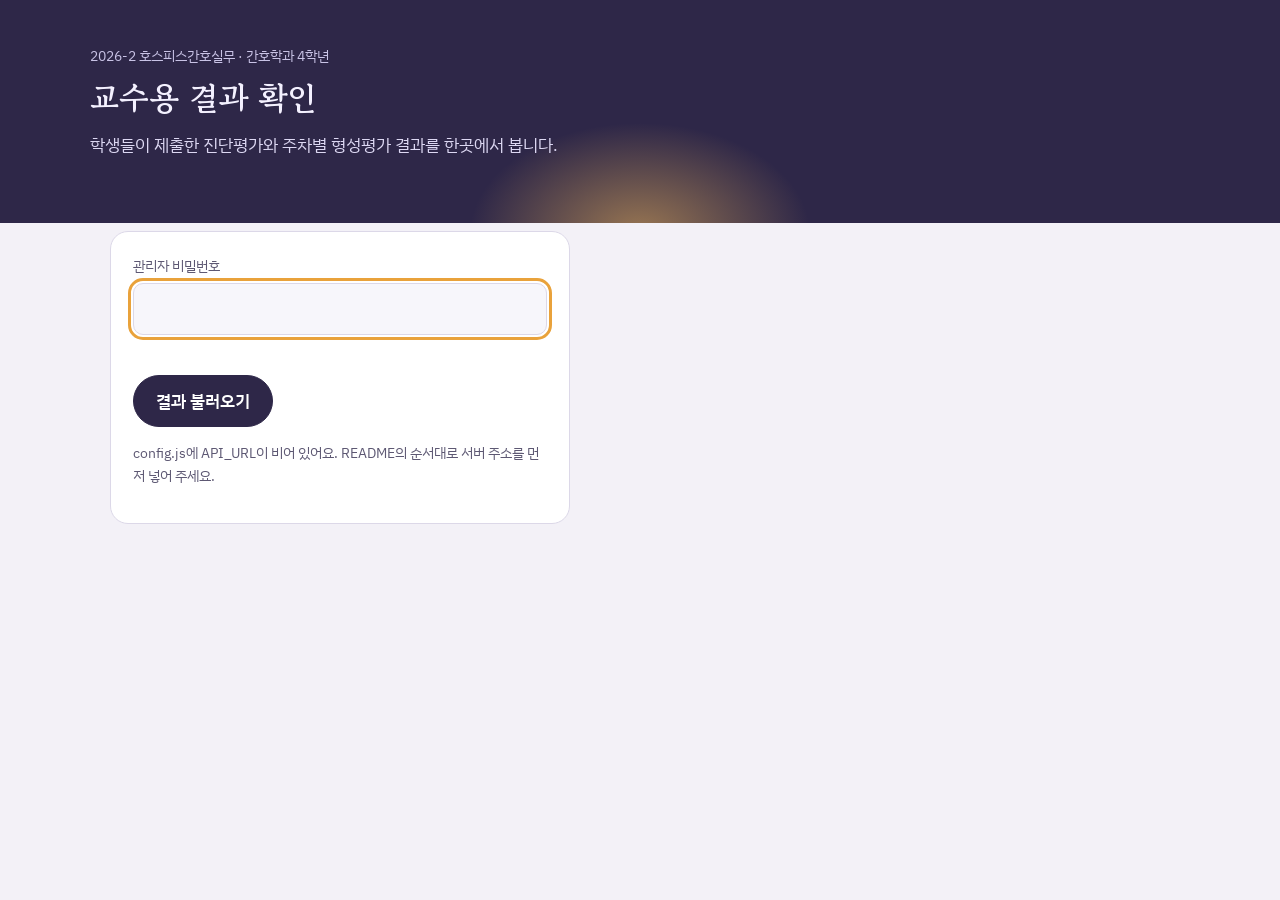
==== admin.html @ 6a72053b "Add files via upload" ====
<!doctype html>
<html lang="ko">
<head>
<meta charset="utf-8">
<meta name="viewport" content="width=device-width, initial-scale=1, viewport-fit=cover">
<meta name="robots" content="noindex">
<title>교수용 결과 확인 · 호스피스간호실무</title>
<link href="https://fonts.googleapis.com/css2?family=Gowun+Batang:wght@400;700&family=IBM+Plex+Sans+KR:wght@400;500;600&display=swap" rel="stylesheet">
<link rel="stylesheet" href="style.css">
<style>
.wide{max-width:1100px}
.tabs{display:flex;gap:8px;flex-wrap:wrap;margin:18px 0}
.tab{border:1px solid var(--line);background:var(--surface);border-radius:999px;padding:8px 16px;font-weight:600}
.tab[aria-selected="true"]{background:var(--dusk);color:#fff;border-color:var(--dusk)}
.grid{display:grid;grid-template-columns:repeat(auto-fill,minmax(200px,1fr));gap:12px}
.stat{background:var(--surface);border:1px solid var(--line);border-radius:14px;padding:16px;text-align:left;width:100%}
.stat b{display:block;font-family:"Gowun Batang",serif;font-size:17px}
.stat .big{font-size:30px;font-family:"Gowun Batang",serif;line-height:1.2;margin:6px 0 2px}
.stat span{font-size:14px;color:var(--muted)}
.bar{height:10px;border-radius:5px;background:var(--line);overflow:hidden;min-width:120px}
.bar i{display:block;height:100%;background:var(--lamp)}
.bar i.low{background:var(--no)}
.tools{display:flex;gap:10px;flex-wrap:wrap;align-items:center;margin:12px 0}
.tools input,.tools select{width:auto;flex:1;min-width:160px}
.qa td.q{white-space:normal;min-width:280px}
.miss{color:var(--muted)}
main.wrap{margin-top:0;padding-top:8px}
select{font:inherit;padding:10px 12px;border-radius:10px;border:1px solid var(--line);background:var(--choice);color:var(--ink)}
</style>
</head>
<body>
<header class="sky"><div class="wrap wide">
<p class="course" id="courseLbl"></p>
<h1>교수용 결과 확인</h1>
<p class="lead">학생들이 제출한 진단평가와 주차별 형성평가 결과를 한곳에서 봅니다.</p>
</div></header>
<main class="wrap wide" id="app"></main>
<div class="toast" id="toast" role="status" aria-live="polite"></div>
<script src="config.js"></script>
<script src="questions.js"></script>
<script>
const app=document.getElementById("app");
document.getElementById("courseLbl").textContent=COURSE_LABEL;
let ROWS=[], VIEW="summary", SEL="dx", SORT={k:"sid",d:1}, Q="";
function esc(s){return String(s).replace(/[&<>"]/g,c=>({"&":"&amp;","<":"&lt;",">":"&gt;",'"':"&quot;"}[c]))}
function toast(m){const t=document.getElementById("toast");t.textContent=m;t.classList.add("show");setTimeout(()=>t.classList.remove("show"),1800)}
function fmt(iso){const d=new Date(iso);if(isNaN(d))return iso;return `${d.getMonth()+1}/${d.getDate()} ${String(d.getHours()).padStart(2,"0")}:${String(d.getMinutes()).padStart(2,"0")}`}
// 서버 점수 대신 문항은행으로 다시 채점
function regrade(r){const b=BANK[r.key];if(!b)return r;const a=String(r.answers);let s=0;b.items.forEach((q,i)=>{if(+a[i]-1===q.a)s++});return {...r,score:s,total:b.items.length}}
function latest(key){const m={};ROWS.filter(r=>r.key===key).forEach(r=>{const k=r.sid;if(!m[k]){m[k]={...r,tries:1}}else{m[k].tries++;if(r.at>m[k].at)m[k]={...r,tries:m[k].tries}}});return Object.values(m)}
function login(msg){
  app.innerHTML=`<section class="card" style="max-width:460px">
  <label for="pw">관리자 비밀번호</label><input id="pw" type="password" autocomplete="current-password">
  <div class="err" id="err">${msg||""}</div>
  <div class="row" style="justify-content:flex-start"><button class="btn primary" id="go">결과 불러오기</button></div>
  ${API_URL?"":'<p class="note">config.js에 API_URL이 비어 있어요. README의 순서대로 서버 주소를 먼저 넣어 주세요.</p>'}</section>`;
  const go=()=>load(document.getElementById("pw").value);
  document.getElementById("go").onclick=go;document.getElementById("pw").onkeydown=e=>{if(e.key==="Enter")go()};
  document.getElementById("pw").focus();
}
async function load(pw){
  if(!pw){login("비밀번호를 입력해 주세요.");return}
  app.innerHTML=`<section class="card">결과를 불러오는 중이에요…</section>`;
  try{const r=await fetch(API_URL,{method:"POST",body:JSON.stringify({action:"results",password:pw})});const j=await r.json();
    if(!j.ok){login(j.error==="auth"?"비밀번호가 맞지 않아요.":"불러오지 못했어요: "+j.error);return}
    ROWS=j.rows.map(regrade);sessionStorage.setItem("hp_pw",pw);render()}
  catch(e){login("서버에 연결하지 못했어요. API_URL과 배포 설정(액세스: 모든 사용자)을 확인해 주세요.")}
}
function tabs(){return `<div class="tabs" role="tablist">
 ${[["summary","전체 현황"],["one","평가별 결과"],["items","문항 분석"],["students","학생별 성적표"]].map(([k,l])=>`<button class="tab" role="tab" aria-selected="${VIEW===k}" data-v="${k}">${l}</button>`).join("")}
 <span style="flex:1"></span><button class="btn" id="reload">새로고침</button><button class="btn" id="csv">CSV 내려받기</button></div>`}
function sel(){return `<select id="sel">${ORDER.map(k=>`<option value="${k}" ${k===SEL?"selected":""}>${WEEK[k]} · ${esc(BANK[k].title)}</option>`).join("")}</select>`}
function render(){
  let h=tabs();
  const students=[...new Map(ROWS.map(r=>[r.sid,r.name])).entries()];
  if(VIEW==="summary"){
    h+=`<p class="note">응답자 ${students.length}명 · 제출 ${ROWS.length}건. 카드를 누르면 해당 평가 결과로 이동합니다.</p><div class="grid">`+ORDER.map(k=>{
      const L=latest(k);const avg=L.length?(L.reduce((s,r)=>s+r.score/r.total,0)/L.length*100):null;
      return `<button class="stat" data-k="${k}"><span>${WEEK[k]}</span><b>${esc(BANK[k].title)}</b><div class="big">${L.length}명</div><span>${avg===null?"아직 제출 없음":"평균 "+avg.toFixed(0)+"점 (100점 환산)"}</span></button>`}).join("")+`</div>`;
  }
  if(VIEW==="one"){
    let L=latest(SEL).filter(r=>!Q||r.sid.includes(Q)||r.name.includes(Q));
    L.sort((a,b)=>{const x=a[SORT.k],y=b[SORT.k];return (x>y?1:x<y?-1:0)*SORT.d});
    const n=BANK[SEL].items.length;
    h+=`<div class="tools">${sel()}<input id="q" placeholder="학번 또는 이름 검색" value="${esc(Q)}"></div>
    <p class="note">학생별 가장 최근 제출을 보여 줍니다. 제목을 누르면 정렬돼요.</p>
    <div class="tbl"><table><tr><th data-s="sid">학번</th><th data-s="name">이름</th><th data-s="score">점수</th><th data-s="tries">응시 횟수</th><th data-s="at">최근 제출</th><th>오답 문항</th></tr>
    ${L.map(r=>`<tr><td>${esc(r.sid)}</td><td>${esc(r.name)}</td><td><b>${r.score}</b> / ${n}</td><td>${r.tries}</td><td>${fmt(r.at)}</td><td>${esc(r.wrong)||"없음"}</td></tr>`).join("")||`<tr><td colspan="6" class="miss">아직 제출한 학생이 없어요.</td></tr>`}</table></div>`;
  }
  if(VIEW==="items"){
    const L=latest(SEL), b=BANK[SEL];
    h+=`<div class="tools">${sel()}</div><p class="note">${L.length}명 기준 문항별 정답률입니다. 50% 미만은 붉게 표시돼요. 다음 강의에서 다시 짚어 줄 문항을 고를 때 쓰세요.</p>
    <div class="tbl"><table class="qa"><tr><th>번호</th><th>문항</th><th>정답률</th><th>보기별 선택 (1·2·3·4)</th></tr>
    ${b.items.map((q,i)=>{const cnt=[0,0,0,0];L.forEach(r=>{const v=+String(r.answers)[i]-1;if(v>=0&&v<4)cnt[v]++});const p=L.length?cnt[q.a]/L.length*100:0;
      return `<tr><td>${i+1}</td><td class="q">${esc(q.q)}<br><span class="miss">정답 ${q.a+1}. ${esc(q.o[q.a])}</span></td><td><div class="bar"><i class="${p<50?"low":""}" style="width:${p}%"></i></div>${L.length?p.toFixed(0)+"%":"-"}</td><td>${cnt.map((c,j)=>j===q.a?`<b>${c}</b>`:c).join(" · ")}</td></tr>`}).join("")}</table></div>`;
  }
  if(VIEW==="students"){
    const map={};ORDER.forEach(k=>latest(k).forEach(r=>{(map[r.sid]=map[r.sid]||{name:r.name})[k]=r}));
    let ids=Object.keys(map).sort().filter(s=>!Q||s.includes(Q)||map[s].name.includes(Q));
    h+=`<div class="tools"><input id="q" placeholder="학번 또는 이름 검색" value="${esc(Q)}"></div>
    <p class="note">칸의 숫자는 맞힌 문항 수이고, 빈칸은 미제출입니다. 형성평가 참여 현황 확인에 쓰세요.</p>
    <div class="tbl"><table><tr><th>학번</th><th>이름</th>${ORDER.map(k=>`<th>${WEEK[k]}</th>`).join("")}<th>참여</th></tr>
    ${ids.map(s=>{const m=map[s];const done=ORDER.filter(k=>m[k]).length;return `<tr><td>${esc(s)}</td><td>${esc(m.name)}</td>${ORDER.map(k=>`<td>${m[k]?m[k].score:'<span class="miss">·</span>'}</td>`).join("")}<td><b>${done}</b>/${ORDER.length}</td></tr>`}).join("")||`<tr><td colspan="18" class="miss">아직 제출이 없어요.</td></tr>`}</table></div>`;
  }
  app.innerHTML=h;
  app.querySelectorAll(".tab").forEach(b=>b.onclick=()=>{VIEW=b.dataset.v;render()});
  app.querySelectorAll(".stat").forEach(b=>b.onclick=()=>{SEL=b.dataset.k;VIEW="one";render()});
  app.querySelectorAll("th[data-s]").forEach(t=>t.onclick=()=>{SORT={k:t.dataset.s,d:SORT.k===t.dataset.s?-SORT.d:1};render()});
  const s=document.getElementById("sel");if(s)s.onchange=()=>{SEL=s.value;render()};
  const q=document.getElementById("q");if(q)q.oninput=()=>{Q=q.value.trim();const pos=q.selectionStart;render();const n=document.getElementById("q");n.focus();n.setSelectionRange(pos,pos)};
  document.getElementById("reload").onclick=()=>load(sessionStorage.getItem("hp_pw"));
  document.getElementById("csv").onclick=csv;
}
function csv(){
  const head=["제출시각","평가","학번","이름","점수","만점","응답","오답문항"];
  const lines=[head.join(",")].concat(ROWS.map(r=>[r.at,WEEK[r.key]||r.key,r.sid,r.name,r.score,r.total,r.answers,r.wrong].map(v=>`"${String(v).replace(/"/g,'""')}"`).join(",")));
  const blob=new Blob(["\ufeff"+lines.join("\n")],{type:"text/csv;charset=utf-8"});
  const a=document.createElement("a");a.href=URL.createObjectURL(blob);a.download="호스피스간호실무_평가결과.csv";a.click();toast("CSV를 내려받았어요");
}
const saved=sessionStorage.getItem("hp_pw");if(saved)load(saved);else login();
</script>
</body>
</html>
---- style.css ----
:root{box-sizing:border-box;padding-top:env(safe-area-inset-top,0px);padding-bottom:env(safe-area-inset-bottom,0px);
--bg:#f3f1f7;--surface:#ffffff;--ink:#241f36;--muted:#5d5873;--line:#dcd8e8;--dusk:#2e2748;--lamp:#e9a23b;--lamp-soft:#fbeed6;--ok:#2f6f55;--ok-bg:#e3f1ea;--no:#a8412f;--no-bg:#f8e4df;--choice:#f7f6fb}
@media (prefers-color-scheme:dark){:root:not([data-theme="light"]){--bg:#17142a;--surface:#221e38;--ink:#efedf7;--muted:#aaa5c2;--line:#3a3456;--dusk:#0f0c1f;--lamp:#f0b75a;--lamp-soft:#3b3020;--ok:#8fd3b2;--ok-bg:#1f3a30;--no:#f1a092;--no-bg:#43241f;--choice:#29243f}}
:root[data-theme="dark"]{--bg:#17142a;--surface:#221e38;--ink:#efedf7;--muted:#aaa5c2;--line:#3a3456;--dusk:#0f0c1f;--lamp:#f0b75a;--lamp-soft:#3b3020;--ok:#8fd3b2;--ok-bg:#1f3a30;--no:#f1a092;--no-bg:#43241f;--choice:#29243f}
*,*::before,*::after{box-sizing:inherit}
html,body{margin:0}
body{background:var(--bg);color:var(--ink);font-family:"IBM Plex Sans KR",system-ui,-apple-system,"Malgun Gothic",sans-serif;font-size:17px;line-height:1.65;-webkit-font-smoothing:antialiased}
h1,h2,h3{font-family:"Gowun Batang","Nanum Myeongjo",Georgia,serif;font-weight:700;line-height:1.3;margin:0}
button{font:inherit;color:inherit;cursor:pointer}
button:focus-visible,input:focus-visible{outline:3px solid var(--lamp);outline-offset:2px}
.sky{background:var(--dusk);color:#f4f1ff;padding:44px 20px 64px;position:relative;overflow:hidden}
.sky::after{content:"";position:absolute;left:50%;bottom:-120px;width:340px;height:220px;transform:translateX(-50%);border-radius:50%;background:radial-gradient(closest-side,rgba(240,183,90,.55),rgba(240,183,90,0));pointer-events:none}
.wrap{max-width:680px;margin:0 auto;position:relative;z-index:1}
.course{font-size:14px;color:#c9c3e6;margin:0 0 10px}
.sky h1{font-size:32px}
.sky p.lead{margin:12px 0 0;color:#ddd8f3;max-width:34em}
main.wrap{padding:0 20px 56px;margin-top:-36px}
.card{background:var(--surface);border:1px solid var(--line);border-radius:18px;padding:22px}
.who{display:grid;grid-template-columns:1fr 1fr;gap:12px}
label{display:block;font-size:14px;color:var(--muted);margin-bottom:6px}
input{width:100%;font:inherit;padding:11px 13px;border-radius:10px;border:1px solid var(--line);background:var(--choice);color:var(--ink)}
.list{margin-top:22px;display:flex;flex-direction:column;gap:10px}
.item{display:flex;align-items:center;gap:14px;width:100%;text-align:left;background:var(--surface);border:1px solid var(--line);border-radius:14px;padding:15px 16px}
.item:hover{border-color:var(--lamp)}
.item .wk{flex:0 0 58px;font-family:"Gowun Batang",serif;font-size:15px;color:var(--muted)}
.item .t{flex:1;min-width:0}
.item .t b{display:block;font-weight:600}
.item .t span{font-size:14px;color:var(--muted)}
.item .done{font-size:14px;font-weight:600;color:var(--ok);white-space:nowrap}
.item.dx{background:var(--lamp-soft);border-color:var(--lamp)}
.section-h{margin:28px 4px 4px;font-size:15px;color:var(--muted)}
.q-top{display:flex;justify-content:space-between;align-items:center;gap:12px;margin-bottom:16px}
.back{background:none;border:none;color:var(--muted);padding:6px 0}
.flames{display:flex;gap:5px;flex-wrap:wrap;justify-content:flex-end}
.flames i{width:9px;height:9px;border-radius:50%;background:var(--line)}
.flames i.on{background:var(--lamp)}
.flames i.miss{background:var(--muted);opacity:.55}
.qnum{font-size:14px;color:var(--muted);margin:0 0 6px}
.qtext{font-size:22px;margin-bottom:18px}
.opts{display:flex;flex-direction:column;gap:10px}
.opt{display:flex;gap:12px;text-align:left;width:100%;padding:14px 15px;border-radius:12px;border:1.5px solid var(--line);background:var(--choice)}
.opt .n{flex:0 0 26px;height:26px;border-radius:50%;display:grid;place-items:center;font-size:14px;border:1px solid var(--line);background:var(--surface)}
.opt:not([disabled]):hover{border-color:var(--lamp)}
.opt[disabled]{cursor:default}
.opt.right{border-color:var(--ok);background:var(--ok-bg)}
.opt.wrong{border-color:var(--no);background:var(--no-bg)}
.fb{margin-top:16px;padding:14px 16px;border-radius:12px;border-left:4px solid var(--lamp);background:var(--lamp-soft)}
.fb b{display:block;margin-bottom:4px}
.row{display:flex;gap:10px;justify-content:flex-end;margin-top:18px;flex-wrap:wrap}
.btn{border-radius:999px;padding:11px 22px;border:1px solid var(--line);background:var(--surface);font-weight:600}
.btn.primary{background:var(--dusk);color:#fff;border-color:var(--dusk)}
.btn.lamp{background:var(--lamp);color:#241f36;border-color:var(--lamp)}
.score{font-family:"Gowun Batang",serif;font-size:56px;line-height:1;margin:8px 0}
.review{margin-top:18px;display:flex;flex-direction:column;gap:12px}
.review .rq{padding:14px;border-radius:12px;border:1px solid var(--line)}
.review .rq p{margin:4px 0 0;font-size:15px;color:var(--muted)}
.note{font-size:14px;color:var(--muted);margin-top:14px}
.toast{position:fixed;left:50%;bottom:calc(24px + env(safe-area-inset-bottom,0px));transform:translateX(-50%);background:var(--dusk);color:#fff;padding:10px 18px;border-radius:999px;font-size:15px;opacity:0;transition:opacity .2s;pointer-events:none}
.toast.show{opacity:1}
.err{color:var(--no);font-size:14px;margin-top:8px;min-height:1em}
@media (max-width:520px){.who{grid-template-columns:1fr}.sky h1{font-size:27px}.qtext{font-size:19px}}
@media (prefers-reduced-motion:reduce){*{transition:none!important}}

.status{margin-top:14px;padding:12px 14px;border-radius:12px;font-size:15px}
.status.ok{background:var(--ok-bg);color:var(--ok)}
.status.no{background:var(--no-bg);color:var(--no)}
.status.wait{background:var(--lamp-soft)}
table{border-collapse:collapse;width:100%;font-size:15px}
th,td{padding:9px 10px;border-bottom:1px solid var(--line);text-align:left;white-space:nowrap}
th{font-weight:600;color:var(--muted);cursor:pointer;position:sticky;top:0;background:var(--surface)}
.tbl{overflow-x:auto;max-height:70vh;overflow-y:auto;border:1px solid var(--line);border-radius:12px}
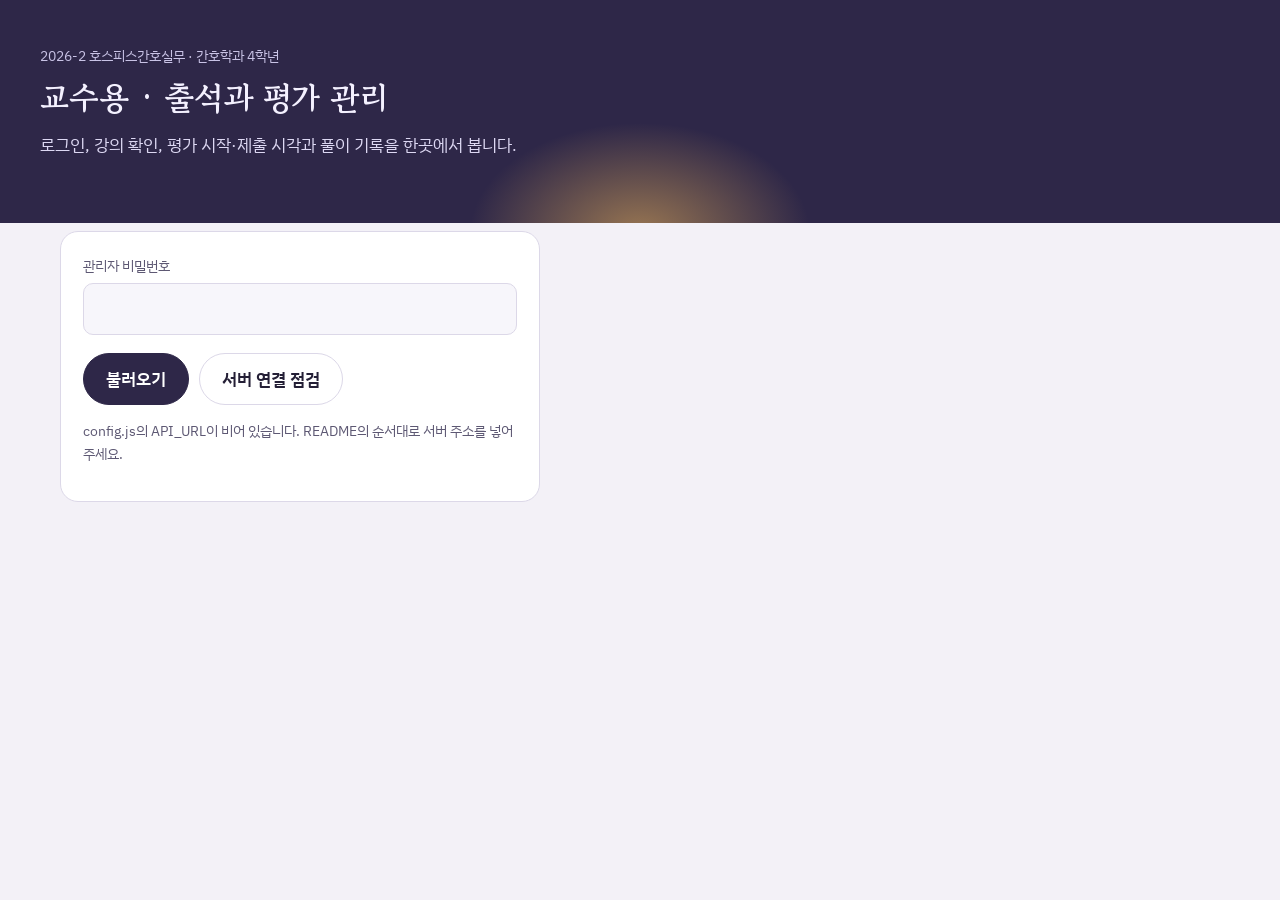
==== commit 63fd6857: "Add files via upload" ====
--- a/admin.html
+++ b/admin.html
@@ -4,118 +4,140 @@
 <meta charset="utf-8">
 <meta name="viewport" content="width=device-width, initial-scale=1, viewport-fit=cover">
 <meta name="robots" content="noindex">
-<title>교수용 결과 확인 · 호스피스간호실무</title>
+<title>교수용 · 출석과 평가 관리</title>
 <link href="https://fonts.googleapis.com/css2?family=Gowun+Batang:wght@400;700&family=IBM+Plex+Sans+KR:wght@400;500;600&display=swap" rel="stylesheet">
-<link rel="stylesheet" href="style.css">
+<link rel="stylesheet" href="style.css?v=2">
 <style>
-.wide{max-width:1100px}
+.wide{max-width:1200px} main.wrap{margin-top:0;padding-top:8px}
 .tabs{display:flex;gap:8px;flex-wrap:wrap;margin:18px 0}
 .tab{border:1px solid var(--line);background:var(--surface);border-radius:999px;padding:8px 16px;font-weight:600}
 .tab[aria-selected="true"]{background:var(--dusk);color:#fff;border-color:var(--dusk)}
-.grid{display:grid;grid-template-columns:repeat(auto-fill,minmax(200px,1fr));gap:12px}
-.stat{background:var(--surface);border:1px solid var(--line);border-radius:14px;padding:16px;text-align:left;width:100%}
-.stat b{display:block;font-family:"Gowun Batang",serif;font-size:17px}
-.stat .big{font-size:30px;font-family:"Gowun Batang",serif;line-height:1.2;margin:6px 0 2px}
-.stat span{font-size:14px;color:var(--muted)}
-.bar{height:10px;border-radius:5px;background:var(--line);overflow:hidden;min-width:120px}
-.bar i{display:block;height:100%;background:var(--lamp)}
-.bar i.low{background:var(--no)}
 .tools{display:flex;gap:10px;flex-wrap:wrap;align-items:center;margin:12px 0}
 .tools input,.tools select{width:auto;flex:1;min-width:160px}
-.qa td.q{white-space:normal;min-width:280px}
-.miss{color:var(--muted)}
-main.wrap{margin-top:0;padding-top:8px}
 select{font:inherit;padding:10px 12px;border-radius:10px;border:1px solid var(--line);background:var(--choice);color:var(--ink)}
+.tbl{overflow:auto;max-height:72vh;border:1px solid var(--line);border-radius:12px;background:var(--surface)}
+table{border-collapse:collapse;width:100%;font-size:14px}
+th,td{padding:8px 10px;border-bottom:1px solid var(--line);text-align:left;white-space:nowrap}
+th{position:sticky;top:0;background:var(--surface);color:var(--muted);font-weight:600;cursor:pointer;z-index:1}
+td.q{white-space:normal;min-width:260px}
+.o{color:var(--ok);font-weight:600}.l{color:#b36f10;font-weight:600}.x{color:var(--muted)}
+.warn{color:var(--no);font-weight:600}
+.bar{height:9px;border-radius:5px;background:var(--line);overflow:hidden;width:110px;display:inline-block;vertical-align:middle;margin-right:6px}.bar i{display:block;height:100%;background:var(--lamp)}.bar i.low{background:var(--no)}
+.legend{font-size:13px;color:var(--muted)}
 </style>
 </head>
 <body>
-<header class="sky"><div class="wrap wide">
-<p class="course" id="courseLbl"></p>
-<h1>교수용 결과 확인</h1>
-<p class="lead">학생들이 제출한 진단평가와 주차별 형성평가 결과를 한곳에서 봅니다.</p>
-</div></header>
+<header class="sky"><div class="wrap wide"><p class="course" id="courseLbl"></p><h1>교수용 · 출석과 평가 관리</h1>
+<p class="lead">로그인, 강의 확인, 평가 시작·제출 시각과 풀이 기록을 한곳에서 봅니다.</p></div></header>
 <main class="wrap wide" id="app"></main>
 <div class="toast" id="toast" role="status" aria-live="polite"></div>
-<script src="config.js"></script>
-<script src="questions.js"></script>
+<script src="config.js?v=2"></script>
+<script src="questions.js?v=2"></script>
 <script>
-const app=document.getElementById("app");
-document.getElementById("courseLbl").textContent=COURSE_LABEL;
-let ROWS=[], VIEW="summary", SEL="dx", SORT={k:"sid",d:1}, Q="";
-function esc(s){return String(s).replace(/[&<>"]/g,c=>({"&":"&amp;","<":"&lt;",">":"&gt;",'"':"&quot;"}[c]))}
-function toast(m){const t=document.getElementById("toast");t.textContent=m;t.classList.add("show");setTimeout(()=>t.classList.remove("show"),1800)}
-function fmt(iso){const d=new Date(iso);if(isNaN(d))return iso;return `${d.getMonth()+1}/${d.getDate()} ${String(d.getHours()).padStart(2,"0")}:${String(d.getMinutes()).padStart(2,"0")}`}
-// 서버 점수 대신 문항은행으로 다시 채점
+const app=document.getElementById("app");document.getElementById("courseLbl").textContent=COURSE_LABEL;
+let D={subs:[],logs:[],roster:[]},VIEW="att",SEL="w2",BASIS="first",Q="",SORT={k:"sid",d:1},PW="";
+const DL=typeof DEADLINES!=="undefined"?DEADLINES:{}, FAST=(typeof FAST_SEC_PER_ITEM!=="undefined"?FAST_SEC_PER_ITEM:8);
+function esc(s){return String(s??"").replace(/[&<>"]/g,c=>({"&":"&amp;","<":"&lt;",">":"&gt;",'"':"&quot;"}[c]))}
+function toast(m){const t=document.getElementById("toast");t.textContent=m;t.classList.add("show");setTimeout(()=>t.classList.remove("show"),2000)}
+function fmt(iso,sec){const d=new Date(iso);if(isNaN(d))return iso||"";const p=n=>String(n).padStart(2,"0");return `${d.getMonth()+1}/${d.getDate()} ${p(d.getHours())}:${p(d.getMinutes())}${sec?":"+p(d.getSeconds()):""}`}
+function dur(s){s=+s||0;return s>=60?`${Math.floor(s/60)}분 ${s%60}초`:`${s}초`}
 function regrade(r){const b=BANK[r.key];if(!b)return r;const a=String(r.answers);let s=0;b.items.forEach((q,i)=>{if(+a[i]-1===q.a)s++});return {...r,score:s,total:b.items.length}}
-function latest(key){const m={};ROWS.filter(r=>r.key===key).forEach(r=>{const k=r.sid;if(!m[k]){m[k]={...r,tries:1}}else{m[k].tries++;if(r.at>m[k].at)m[k]={...r,tries:m[k].tries}}});return Object.values(m)}
+function fast(r){const b=BANK[r.key];return !!b&&r.dur!==""&&r.dur!=null&&(+r.dur)<b.items.length*FAST}
+function students(){const m=new Map();D.roster.forEach(x=>m.set(x.sid,{sid:x.sid,name:x.name,inRoster:true}));
+  D.subs.concat(D.logs).forEach(x=>{if(x.sid&&!m.has(x.sid))m.set(x.sid,{sid:x.sid,name:x.name,inRoster:!D.roster.length})});return [...m.values()].sort((a,b)=>a.sid<b.sid?-1:1)}
+function subsOf(sid,key){return D.subs.filter(r=>r.sid===sid&&r.key===key).sort((a,b)=>a.at<b.at?-1:1)}
+function pick(list){if(!list.length)return null;if(BASIS==="first")return list[0];if(BASIS==="last")return list[list.length-1];return list.reduce((a,b)=>b.score>a.score?b:a)}
+function att(sid,key){const l=subsOf(sid,key);if(!l.length)return {s:"x"};const f=l[0];const late=DL[key]&&new Date(f.at)>new Date(DL[key]);return {s:late?"l":"o",at:f.at,n:l.length}}
 function login(msg){
-  app.innerHTML=`<section class="card" style="max-width:460px">
-  <label for="pw">관리자 비밀번호</label><input id="pw" type="password" autocomplete="current-password">
-  <div class="err" id="err">${msg||""}</div>
-  <div class="row" style="justify-content:flex-start"><button class="btn primary" id="go">결과 불러오기</button></div>
-  ${API_URL?"":'<p class="note">config.js에 API_URL이 비어 있어요. README의 순서대로 서버 주소를 먼저 넣어 주세요.</p>'}</section>`;
+  app.innerHTML=`<section class="card" style="max-width:480px"><label for="pw">관리자 비밀번호</label><input id="pw" type="password" autocomplete="current-password">
+  <p style="color:var(--no)">${msg||""}</p><div class="row" style="justify-content:flex-start"><button class="btn primary" id="go">불러오기</button><button class="btn" id="pg">서버 연결 점검</button></div>
+  <p class="note" id="pgres">${API_URL?"":"config.js의 API_URL이 비어 있습니다. README의 순서대로 서버 주소를 넣어 주세요."}</p></section>`;
   const go=()=>load(document.getElementById("pw").value);
   document.getElementById("go").onclick=go;document.getElementById("pw").onkeydown=e=>{if(e.key==="Enter")go()};
-  document.getElementById("pw").focus();
+  document.getElementById("pg").onclick=check;
+}
+async function check(){
+  const el=document.getElementById("pgres");
+  if(!API_URL){el.textContent="API_URL이 비어 있습니다.";return}
+  if(!/\/exec$/.test(API_URL)){el.textContent="API_URL이 /exec 로 끝나지 않습니다. 웹 앱 배포 주소를 다시 복사해 주세요.";return}
+  el.textContent="점검 중…";
+  try{const r=await fetch(API_URL);const j=await r.json();el.textContent=j.version>=2?"연결 정상 (서버 2판).":"연결은 되지만 서버 코드가 예전 판입니다. Code.gs를 새로 붙여 넣고 [배포 관리 → 새 버전]으로 다시 배포해 주세요."}
+  catch(e){el.textContent="연결 실패. Apps Script 배포의 액세스 권한이 '모든 사용자'인지, 코드 수정 뒤 새 버전으로 배포했는지 확인해 주세요."}
 }
 async function load(pw){
   if(!pw){login("비밀번호를 입력해 주세요.");return}
-  app.innerHTML=`<section class="card">결과를 불러오는 중이에요…</section>`;
+  app.innerHTML=`<section class="card">불러오는 중…</section>`;
   try{const r=await fetch(API_URL,{method:"POST",body:JSON.stringify({action:"results",password:pw})});const j=await r.json();
-    if(!j.ok){login(j.error==="auth"?"비밀번호가 맞지 않아요.":"불러오지 못했어요: "+j.error);return}
-    ROWS=j.rows.map(regrade);sessionStorage.setItem("hp_pw",pw);render()}
-  catch(e){login("서버에 연결하지 못했어요. API_URL과 배포 설정(액세스: 모든 사용자)을 확인해 주세요.")}
+    if(!j.ok){login(j.error==="auth"?"비밀번호가 맞지 않습니다.":"불러오지 못했습니다: "+(j.message||j.error));return}
+    D={subs:(j.subs||[]).map(regrade),logs:j.logs||[],roster:j.roster||[]};PW=pw;sessionStorage.setItem("hp_pw",pw);render()}
+  catch(e){login("서버에 연결하지 못했습니다. '서버 연결 점검'을 눌러 원인을 확인해 주세요.")}
 }
-function tabs(){return `<div class="tabs" role="tablist">
- ${[["summary","전체 현황"],["one","평가별 결과"],["items","문항 분석"],["students","학생별 성적표"]].map(([k,l])=>`<button class="tab" role="tab" aria-selected="${VIEW===k}" data-v="${k}">${l}</button>`).join("")}
- <span style="flex:1"></span><button class="btn" id="reload">새로고침</button><button class="btn" id="csv">CSV 내려받기</button></div>`}
-function sel(){return `<select id="sel">${ORDER.map(k=>`<option value="${k}" ${k===SEL?"selected":""}>${WEEK[k]} · ${esc(BANK[k].title)}</option>`).join("")}</select>`}
+function tabs(){return `<div class="tabs">${[["att","출석부"],["one","평가별 결과"],["items","문항 분석"],["grade","성적 산출"],["log","활동 기록"]].map(([k,l])=>`<button class="tab" aria-selected="${VIEW===k}" data-v="${k}">${l}</button>`).join("")}
+  <span style="flex:1"></span><button class="btn" id="rl">새로고침</button></div>`}
+const selKey=()=>`<select id="sel">${ORDER.map(k=>`<option value="${k}" ${k===SEL?"selected":""}>${WEEK[k]} · ${esc(BANK[k].title)}</option>`).join("")}</select>`;
+const selBasis=()=>`<select id="basis"><option value="first" ${BASIS==="first"?"selected":""}>점수 기준: 첫 응시</option><option value="best" ${BASIS==="best"?"selected":""}>점수 기준: 최고점</option><option value="last" ${BASIS==="last"?"selected":""}>점수 기준: 최근 응시</option></select>`;
+const search=()=>`<input id="q" placeholder="학번 또는 이름 검색" value="${esc(Q)}">`;
+const match=s=>!Q||s.sid.includes(Q)||String(s.name).includes(Q);
+let CSV=null;
 function render(){
-  let h=tabs();
-  const students=[...new Map(ROWS.map(r=>[r.sid,r.name])).entries()];
-  if(VIEW==="summary"){
-    h+=`<p class="note">응답자 ${students.length}명 · 제출 ${ROWS.length}건. 카드를 누르면 해당 평가 결과로 이동합니다.</p><div class="grid">`+ORDER.map(k=>{
-      const L=latest(k);const avg=L.length?(L.reduce((s,r)=>s+r.score/r.total,0)/L.length*100):null;
-      return `<button class="stat" data-k="${k}"><span>${WEEK[k]}</span><b>${esc(BANK[k].title)}</b><div class="big">${L.length}명</div><span>${avg===null?"아직 제출 없음":"평균 "+avg.toFixed(0)+"점 (100점 환산)"}</span></button>`}).join("")+`</div>`;
+  let h=tabs(); const S=students().filter(match);
+  if(VIEW==="att"){
+    h+=`<div class="tools">${search()}<button class="btn" id="csv">CSV 내려받기</button></div>
+    <p class="legend"><span class="o">○</span> 출석(평가 제출) · <span class="l">△</span> 지각(마감 후 제출) · <span class="x">·</span> 미제출 · 칸에 마우스를 올리면 제출 시각이 보입니다. ${D.roster.length?`명단 ${D.roster.length}명 기준`:"명단 미등록(제출한 학생만 표시)"}</p>
+    <div class="tbl"><table><tr><th>학번</th><th>이름</th>${ORDER.map(k=>`<th>${WEEK[k]}</th>`).join("")}<th>출석</th><th>지각</th><th>결석</th></tr>
+    ${S.map(s=>{let o=0,l=0,x=0;const cells=ORDER.map(k=>{const a=att(s.sid,k);if(a.s==="o")o++;else if(a.s==="l")l++;else x++;
+      return `<td title="${a.at?fmt(a.at,true)+" 첫 제출, 총 "+a.n+"회":"미제출"}" class="${a.s}">${a.s==="o"?"○":a.s==="l"?"△":"·"}</td>`}).join("");
+      return `<tr><td>${esc(s.sid)}${s.inRoster?"":' <span class="warn" title="명단에 없음">?</span>'}</td><td>${esc(s.name)}</td>${cells}<td class="o">${o}</td><td class="l">${l}</td><td>${x}</td></tr>`}).join("")||`<tr><td colspan="20" class="x">기록이 없습니다.</td></tr>`}</table></div>`;
+    CSV=[["학번","이름",...ORDER.map(k=>WEEK[k]),"출석","지각","결석"]].concat(S.map(s=>{let o=0,l=0,x=0;const c=ORDER.map(k=>{const a=att(s.sid,k);if(a.s==="o")o++;else if(a.s==="l")l++;else x++;return a.s==="o"?"출석 "+fmt(a.at):a.s==="l"?"지각 "+fmt(a.at):"미제출"});return [s.sid,s.name,...c,o,l,x]}));
   }
   if(VIEW==="one"){
-    let L=latest(SEL).filter(r=>!Q||r.sid.includes(Q)||r.name.includes(Q));
+    const n=BANK[SEL].items.length;
+    let L=S.map(s=>{const l=subsOf(s.sid,SEL);const r=pick(l);if(!r)return null;
+      const chk=D.logs.filter(g=>g.sid===s.sid&&g.key===SEL&&g.ev==="lecture_check").sort((a,b)=>a.at<b.at?-1:1)[0];
+      return {...r,tries:l.length,first:l[0].at,chk:chk?chk.at:(r.checkedAt||"")}}).filter(Boolean);
     L.sort((a,b)=>{const x=a[SORT.k],y=b[SORT.k];return (x>y?1:x<y?-1:0)*SORT.d});
-    const n=BANK[SEL].items.length;
-    h+=`<div class="tools">${sel()}<input id="q" placeholder="학번 또는 이름 검색" value="${esc(Q)}"></div>
-    <p class="note">학생별 가장 최근 제출을 보여 줍니다. 제목을 누르면 정렬돼요.</p>
-    <div class="tbl"><table><tr><th data-s="sid">학번</th><th data-s="name">이름</th><th data-s="score">점수</th><th data-s="tries">응시 횟수</th><th data-s="at">최근 제출</th><th>오답 문항</th></tr>
-    ${L.map(r=>`<tr><td>${esc(r.sid)}</td><td>${esc(r.name)}</td><td><b>${r.score}</b> / ${n}</td><td>${r.tries}</td><td>${fmt(r.at)}</td><td>${esc(r.wrong)||"없음"}</td></tr>`).join("")||`<tr><td colspan="6" class="miss">아직 제출한 학생이 없어요.</td></tr>`}</table></div>`;
+    h+=`<div class="tools">${selKey()}${selBasis()}${search()}<button class="btn" id="csv">CSV 내려받기</button></div>
+    <p class="legend">⚠ 표시: 문항당 ${FAST}초 미만으로 풀었거나 풀이 중 다른 화면으로 3번 이상 나간 제출. 마감 ${DL[SEL]?fmt(DL[SEL]):"미설정"}</p>
+    <div class="tbl"><table><tr><th data-s="sid">학번</th><th data-s="name">이름</th><th data-s="score">점수</th><th data-s="tries">응시</th><th data-s="chk">강의 확인</th><th data-s="first">첫 제출</th><th data-s="dur">소요</th><th data-s="leave">화면 이탈</th><th>문항별(초)</th><th>오답</th><th>기기</th><th>확인</th></tr>
+    ${L.map(r=>{const w=fast(r)||(+r.leave)>=3;return `<tr><td>${esc(r.sid)}</td><td>${esc(r.name)}</td><td><b>${r.score}</b>/${n}</td><td>${r.tries}</td><td>${fmt(r.chk,true)}</td><td>${fmt(r.first,true)}</td><td>${dur(r.dur)}</td><td>${r.leave||0}</td><td>${esc(r.perQ)}</td><td>${esc(r.wrong)||"없음"}</td><td title="${esc(r.ua)}">${/Mobi|Android|iPhone/.test(r.ua)?"휴대폰":"PC"}</td><td>${w?'<span class="warn">⚠</span>':""}</td></tr>`}).join("")||`<tr><td colspan="12" class="x">제출이 없습니다.</td></tr>`}</table></div>`;
+    CSV=[["학번","이름","점수","만점","응시횟수","강의확인","첫제출","소요(초)","화면이탈","문항별(초)","오답","확인필요"]].concat(L.map(r=>[r.sid,r.name,r.score,n,r.tries,fmt(r.chk,true),fmt(r.first,true),r.dur,r.leave,r.perQ,r.wrong,(fast(r)||(+r.leave)>=3)?"예":""]));
   }
   if(VIEW==="items"){
-    const L=latest(SEL), b=BANK[SEL];
-    h+=`<div class="tools">${sel()}</div><p class="note">${L.length}명 기준 문항별 정답률입니다. 50% 미만은 붉게 표시돼요. 다음 강의에서 다시 짚어 줄 문항을 고를 때 쓰세요.</p>
-    <div class="tbl"><table class="qa"><tr><th>번호</th><th>문항</th><th>정답률</th><th>보기별 선택 (1·2·3·4)</th></tr>
-    ${b.items.map((q,i)=>{const cnt=[0,0,0,0];L.forEach(r=>{const v=+String(r.answers)[i]-1;if(v>=0&&v<4)cnt[v]++});const p=L.length?cnt[q.a]/L.length*100:0;
-      return `<tr><td>${i+1}</td><td class="q">${esc(q.q)}<br><span class="miss">정답 ${q.a+1}. ${esc(q.o[q.a])}</span></td><td><div class="bar"><i class="${p<50?"low":""}" style="width:${p}%"></i></div>${L.length?p.toFixed(0)+"%":"-"}</td><td>${cnt.map((c,j)=>j===q.a?`<b>${c}</b>`:c).join(" · ")}</td></tr>`}).join("")}</table></div>`;
+    const L=S.map(s=>pick(subsOf(s.sid,SEL))).filter(Boolean),b=BANK[SEL];
+    h+=`<div class="tools">${selKey()}${selBasis()}</div><p class="legend">${L.length}명 기준. 50% 미만은 붉게 표시됩니다.</p>
+    <div class="tbl"><table><tr><th>번호</th><th>문항</th><th>정답률</th><th>보기 선택(1·2·3·4)</th></tr>
+    ${b.items.map((q,i)=>{const c=[0,0,0,0];L.forEach(r=>{const v=+String(r.answers)[i]-1;if(v>=0&&v<4)c[v]++});const p=L.length?c[q.a]/L.length*100:0;
+      return `<tr><td>${i+1}</td><td class="q">${esc(q.q)}<br><span class="x">정답 ${q.a+1}. ${esc(q.o[q.a])}</span></td><td><span class="bar"><i class="${p<50?"low":""}" style="width:${p}%"></i></span>${L.length?p.toFixed(0)+"%":"-"}</td><td>${c.map((x,j)=>j===q.a?`<b>${x}</b>`:x).join(" · ")}</td></tr>`}).join("")}</table></div>`;
+    CSV=null;
   }
-  if(VIEW==="students"){
-    const map={};ORDER.forEach(k=>latest(k).forEach(r=>{(map[r.sid]=map[r.sid]||{name:r.name})[k]=r}));
-    let ids=Object.keys(map).sort().filter(s=>!Q||s.includes(Q)||map[s].name.includes(Q));
-    h+=`<div class="tools"><input id="q" placeholder="학번 또는 이름 검색" value="${esc(Q)}"></div>
-    <p class="note">칸의 숫자는 맞힌 문항 수이고, 빈칸은 미제출입니다. 형성평가 참여 현황 확인에 쓰세요.</p>
-    <div class="tbl"><table><tr><th>학번</th><th>이름</th>${ORDER.map(k=>`<th>${WEEK[k]}</th>`).join("")}<th>참여</th></tr>
-    ${ids.map(s=>{const m=map[s];const done=ORDER.filter(k=>m[k]).length;return `<tr><td>${esc(s)}</td><td>${esc(m.name)}</td>${ORDER.map(k=>`<td>${m[k]?m[k].score:'<span class="miss">·</span>'}</td>`).join("")}<td><b>${done}</b>/${ORDER.length}</td></tr>`}).join("")||`<tr><td colspan="18" class="miss">아직 제출이 없어요.</td></tr>`}</table></div>`;
+  if(VIEW==="grade"){
+    const F=ORDER.filter(k=>k!=="dx");
+    const rows=S.map(s=>{let o=0,l=0,sum=0,cnt=0,warn=0;ORDER.forEach(k=>{const a=att(s.sid,k);if(a.s==="o")o++;if(a.s==="l")l++});
+      F.forEach(k=>{const r=pick(subsOf(s.sid,k));if(r){sum+=r.score/r.total*100;cnt++;if(fast(r)||(+r.leave)>=3)warn++}});
+      const dx=pick(subsOf(s.sid,"dx"));return {sid:s.sid,name:s.name,o,l,x:ORDER.length-o-l,avg:cnt?Math.round(sum/cnt):0,cnt,dx:dx?`${dx.score}/${dx.total}`:"-",warn}});
+    h+=`<div class="tools">${selBasis()}${search()}<button class="btn" id="csv">성적 CSV 내려받기</button></div>
+    <p class="legend">출석은 진단평가와 1~14주차 평가 제출(총 ${ORDER.length}회) 기준입니다. 형성평가 평균은 제출한 주차의 100점 환산 평균이며, 미제출 주차는 평균에서 빠집니다. ⚠는 확인이 필요한 제출 수입니다. 최종 비율은 강의계획서에 따라 적용해 주세요.</p>
+    <div class="tbl"><table><tr><th>학번</th><th>이름</th><th>출석</th><th>지각</th><th>결석</th><th>진단평가</th><th>형성평가 제출</th><th>형성평가 평균</th><th>⚠</th></tr>
+    ${rows.map(r=>`<tr><td>${esc(r.sid)}</td><td>${esc(r.name)}</td><td class="o">${r.o}</td><td class="l">${r.l}</td><td>${r.x}</td><td>${r.dx}</td><td>${r.cnt}/${F.length}</td><td><b>${r.avg}</b></td><td>${r.warn?`<span class="warn">${r.warn}</span>`:""}</td></tr>`).join("")}</table></div>`;
+    CSV=[["학번","이름","출석","지각","결석","진단평가","형성평가 제출수","형성평가 평균(100점)","확인필요 제출수"]].concat(rows.map(r=>[r.sid,r.name,r.o,r.l,r.x,r.dx,r.cnt,r.avg,r.warn]));
+  }
+  if(VIEW==="log"){
+    const EV={login:"로그인",login_denied:"로그인 거부(명단 없음)",lecture_check:"강의 들음 체크",submit:"평가 제출"};
+    const L=D.logs.filter(g=>!Q||String(g.sid).includes(Q)||String(g.name).includes(Q)).sort((a,b)=>a.at<b.at?1:-1);
+    h+=`<div class="tools">${search()}<button class="btn" id="csv">CSV 내려받기</button></div><p class="legend">최근 기록부터 ${Math.min(L.length,1000)}건을 보여 줍니다. 전체는 CSV나 구글 시트 'log' 탭에서 볼 수 있습니다.</p>
+    <div class="tbl"><table><tr><th>시각</th><th>학번</th><th>이름</th><th>활동</th><th>평가</th><th>내용</th><th>기기</th></tr>
+    ${L.slice(0,1000).map(g=>`<tr><td>${fmt(g.at,true)}</td><td>${esc(g.sid)}</td><td>${esc(g.name)}</td><td>${EV[g.ev]||esc(g.ev)}</td><td>${esc(WEEK[g.key]||g.key)}</td><td>${esc(g.detail)}</td><td title="${esc(g.ua)}">${/Mobi|Android|iPhone/.test(g.ua)?"휴대폰":"PC"}</td></tr>`).join("")}</table></div>`;
+    CSV=[["시각","학번","이름","활동","평가","내용","기기"]].concat(L.map(g=>[fmt(g.at,true),g.sid,g.name,EV[g.ev]||g.ev,WEEK[g.key]||g.key,g.detail,g.ua]));
   }
   app.innerHTML=h;
   app.querySelectorAll(".tab").forEach(b=>b.onclick=()=>{VIEW=b.dataset.v;render()});
-  app.querySelectorAll(".stat").forEach(b=>b.onclick=()=>{SEL=b.dataset.k;VIEW="one";render()});
   app.querySelectorAll("th[data-s]").forEach(t=>t.onclick=()=>{SORT={k:t.dataset.s,d:SORT.k===t.dataset.s?-SORT.d:1};render()});
-  const s=document.getElementById("sel");if(s)s.onchange=()=>{SEL=s.value;render()};
-  const q=document.getElementById("q");if(q)q.oninput=()=>{Q=q.value.trim();const pos=q.selectionStart;render();const n=document.getElementById("q");n.focus();n.setSelectionRange(pos,pos)};
-  document.getElementById("reload").onclick=()=>load(sessionStorage.getItem("hp_pw"));
-  document.getElementById("csv").onclick=csv;
-}
-function csv(){
-  const head=["제출시각","평가","학번","이름","점수","만점","응답","오답문항"];
-  const lines=[head.join(",")].concat(ROWS.map(r=>[r.at,WEEK[r.key]||r.key,r.sid,r.name,r.score,r.total,r.answers,r.wrong].map(v=>`"${String(v).replace(/"/g,'""')}"`).join(",")));
-  const blob=new Blob(["\ufeff"+lines.join("\n")],{type:"text/csv;charset=utf-8"});
-  const a=document.createElement("a");a.href=URL.createObjectURL(blob);a.download="호스피스간호실무_평가결과.csv";a.click();toast("CSV를 내려받았어요");
+  const on=(id,ev,f)=>{const e=document.getElementById(id);if(e)e[ev]=f};
+  on("sel","onchange",e=>{SEL=e.target.value;render()});on("basis","onchange",e=>{BASIS=e.target.value;render()});
+  on("q","oninput",e=>{Q=e.target.value.trim();const p=e.target.selectionStart;render();const n=document.getElementById("q");if(n){n.focus();n.setSelectionRange(p,p)}});
+  on("rl","onclick",()=>load(PW));
+  on("csv","onclick",()=>{if(!CSV)return;const t=CSV.map(r=>r.map(v=>`"${String(v??"").replace(/"/g,'""')}"`).join(",")).join("\n");
+    const a=document.createElement("a");a.href=URL.createObjectURL(new Blob(["\ufeff"+t],{type:"text/csv;charset=utf-8"}));a.download=`호스피스간호실무_${{att:"출석부",one:WEEK[SEL]+"_결과",grade:"성적산출",log:"활동기록"}[VIEW]}.csv`;a.click();toast("내려받았습니다")});
 }
 const saved=sessionStorage.getItem("hp_pw");if(saved)load(saved);else login();
 </script>
--- a/style.css
+++ b/style.css
@@ -70,3 +70,10 @@
 th,td{padding:9px 10px;border-bottom:1px solid var(--line);text-align:left;white-space:nowrap}
 th{font-weight:600;color:var(--muted);cursor:pointer;position:sticky;top:0;background:var(--surface)}
 .tbl{overflow-x:auto;max-height:70vh;overflow-y:auto;border:1px solid var(--line);border-radius:12px}
+.banner{margin:0 0 14px;padding:12px 14px;border-radius:12px;font-size:15px;background:var(--no-bg);color:var(--no)}
+.check{display:flex;gap:12px;align-items:flex-start;padding:16px;border-radius:14px;border:1.5px solid var(--lamp);background:var(--lamp-soft);font-size:17px;cursor:pointer}
+.check input{width:22px;height:22px;flex:0 0 22px;margin-top:3px;accent-color:#2e2748}
+.btn[disabled]{opacity:.45;cursor:not-allowed}
+.meta{font-size:14px;color:var(--muted)}
+.pill{display:inline-block;font-size:12px;padding:2px 8px;border-radius:999px;background:var(--choice);border:1px solid var(--line);color:var(--muted);margin-left:6px}
+.row{display:flex;gap:10px;flex-wrap:wrap;justify-content:flex-end;margin-top:18px}
